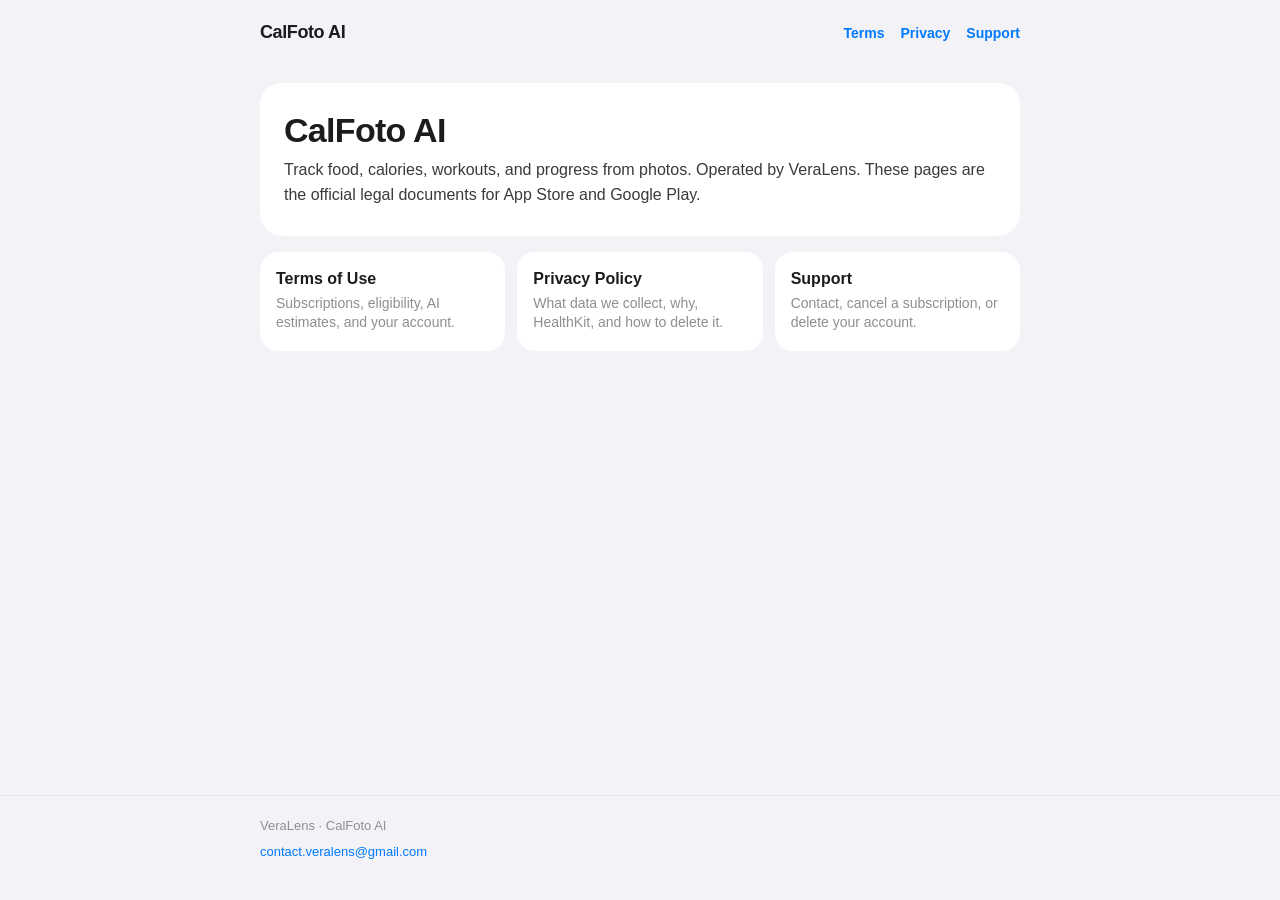
==== index.html @ 686ebcd9 "Add CalFoto AI terms, privacy, and support site. Co-authored-by: Cursor <cursoragent@cursor.com>" ====
<!DOCTYPE html>
<html lang="en">
  <head>
    <meta charset="UTF-8" />
    <meta name="viewport" content="width=device-width, initial-scale=1" />
    <title>CalFoto AI — Terms, Privacy &amp; Support</title>
    <meta
      name="description"
      content="Official Terms, Privacy Policy, and support for CalFoto AI, operated by VeraLens."
    />
    <link rel="stylesheet" href="./styles.css" />
  </head>
  <body>
    <div class="wrap">
      <header class="site-header">
        <a class="brand" href="./">CalFoto AI</a>
        <nav>
          <a href="./terms.html">Terms</a>
          <a href="./privacy.html">Privacy</a>
          <a href="./support.html">Support</a>
        </nav>
      </header>
    </div>
    <main class="wrap">
      <section class="hero">
        <h1>CalFoto AI</h1>
        <p>
          Track food, calories, workouts, and progress from photos. Operated by VeraLens.
          These pages are the official legal documents for App Store and Google Play.
        </p>
      </section>
      <div class="cards">
        <a class="card" href="./terms.html">
          <strong>Terms of Use</strong>
          <span>Subscriptions, eligibility, AI estimates, and your account.</span>
        </a>
        <a class="card" href="./privacy.html">
          <strong>Privacy Policy</strong>
          <span>What data we collect, why, HealthKit, and how to delete it.</span>
        </a>
        <a class="card" href="./support.html">
          <strong>Support</strong>
          <span>Contact, cancel a subscription, or delete your account.</span>
        </a>
      </div>
    </main>
    <footer class="site-footer">
      <div class="wrap">
        <p>VeraLens · CalFoto AI</p>
        <p><a href="mailto:contact.veralens@gmail.com">contact.veralens@gmail.com</a></p>
      </div>
    </footer>
  </body>
</html>
---- styles.css ----
:root {
  color-scheme: light;
  --bg: #f2f2f7;
  --card: #ffffff;
  --text: #1c1c1e;
  --muted: #8e8e93;
  --body: #3a3a3c;
  --link: #007aff;
  --line: #e5e5ea;
}

* { box-sizing: border-box; }

html, body {
  margin: 0;
  background: var(--bg);
  color: var(--text);
  font-family: -apple-system, BlinkMacSystemFont, "SF Pro Text", "Segoe UI", sans-serif;
}

body {
  min-height: 100vh;
  display: flex;
  flex-direction: column;
}

a { color: var(--link); text-decoration: none; }
a:hover { text-decoration: underline; }

.wrap {
  width: min(760px, calc(100% - 36px));
  margin: 0 auto;
}

.site-header {
  display: flex;
  align-items: center;
  justify-content: space-between;
  gap: 16px;
  padding: 22px 0 8px;
}

.brand {
  color: var(--text);
  font-weight: 800;
  letter-spacing: -0.4px;
  font-size: 18px;
  text-decoration: none;
}

nav {
  display: flex;
  flex-wrap: wrap;
  gap: 16px;
  font-size: 14px;
  font-weight: 600;
}

main {
  flex: 1;
  padding: 12px 0 56px;
}

h1 {
  font-size: 32px;
  letter-spacing: -0.7px;
  margin: 28px 0 8px;
}

.updated, .lede {
  color: var(--muted);
  font-size: 15px;
  font-weight: 600;
  margin: 0 0 18px;
}

.lede { font-weight: 500; line-height: 1.5; }

h2 {
  font-size: 18px;
  margin: 28px 0 8px;
  letter-spacing: -0.2px;
}

p, li {
  color: var(--body);
  line-height: 1.55;
  margin: 0 0 12px;
  font-size: 16px;
}

ul { margin: 0 0 12px; padding-left: 20px; }

.hero {
  background: var(--card);
  border-radius: 22px;
  padding: 28px 24px;
  margin-top: 20px;
}

.hero h1 { margin: 0 0 8px; font-size: 34px; }
.hero p { margin: 0; }

.cards {
  display: grid;
  grid-template-columns: repeat(auto-fit, minmax(200px, 1fr));
  gap: 12px;
  margin-top: 16px;
}

.card {
  display: block;
  background: var(--card);
  border-radius: 18px;
  padding: 18px 16px;
  color: var(--text);
  text-decoration: none;
}

.card:hover { text-decoration: none; }
.card strong { display: block; font-size: 16px; margin-bottom: 6px; }
.card span { color: var(--muted); font-size: 14px; line-height: 1.4; }

.site-footer {
  border-top: 1px solid var(--line);
  padding: 20px 0 32px;
  color: var(--muted);
  font-size: 13px;
}

.site-footer p { color: var(--muted); font-size: 13px; margin: 0 0 6px; }

@media (max-width: 560px) {
  h1, .hero h1 { font-size: 28px; }
  .site-header { align-items: flex-start; flex-direction: column; }
}
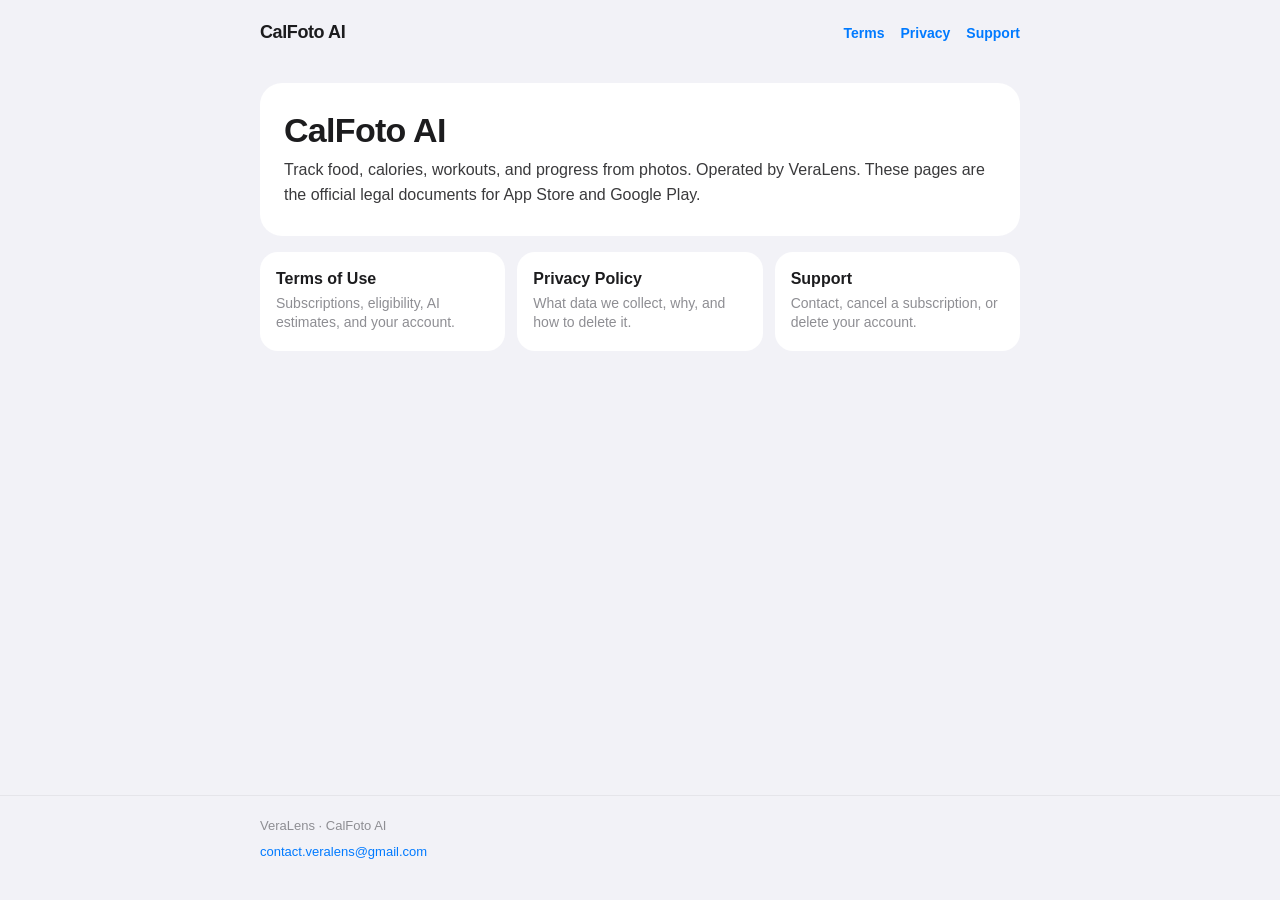
==== commit b38142ac: "Update CalFoto AI legal site" ====
--- a/index.html
+++ b/index.html
@@ -36,7 +36,7 @@
         </a>
         <a class="card" href="./privacy.html">
           <strong>Privacy Policy</strong>
-          <span>What data we collect, why, HealthKit, and how to delete it.</span>
+          <span>What data we collect, why, and how to delete it.</span>
         </a>
         <a class="card" href="./support.html">
           <strong>Support</strong>
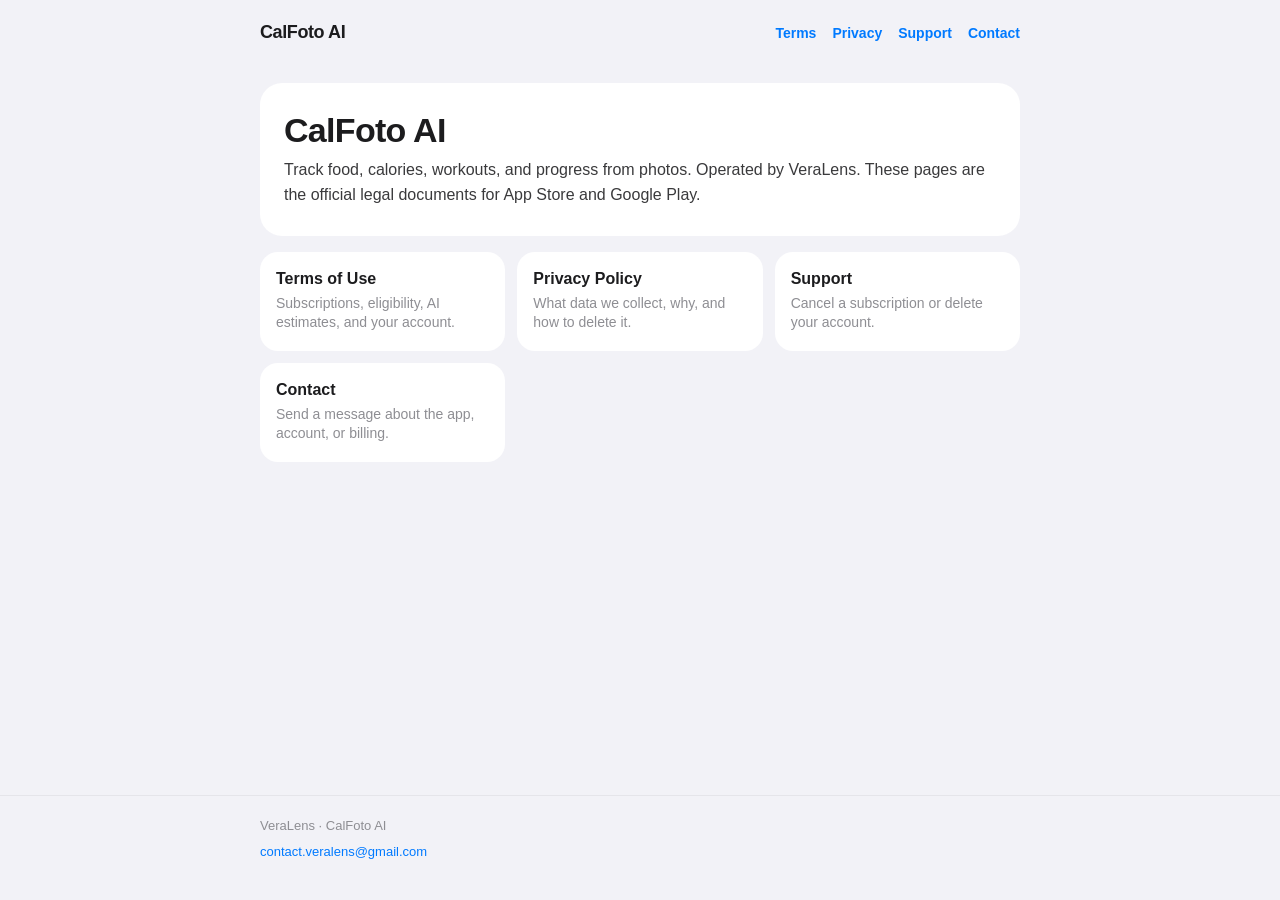
==== commit bcdbbce7: "Update CalFoto AI legal site" ====
--- a/index.html
+++ b/index.html
@@ -3,10 +3,10 @@
   <head>
     <meta charset="UTF-8" />
     <meta name="viewport" content="width=device-width, initial-scale=1" />
-    <title>CalFoto AI — Terms, Privacy &amp; Support</title>
+    <title>CalFoto AI — Terms, Privacy &amp; Contact</title>
     <meta
       name="description"
-      content="Official Terms, Privacy Policy, and support for CalFoto AI, operated by VeraLens."
+      content="Official Terms, Privacy Policy, Support, and Contact for CalFoto AI, operated by VeraLens."
     />
     <link rel="stylesheet" href="./styles.css" />
   </head>
@@ -18,6 +18,7 @@
           <a href="./terms.html">Terms</a>
           <a href="./privacy.html">Privacy</a>
           <a href="./support.html">Support</a>
+          <a href="./contact.html">Contact</a>
         </nav>
       </header>
     </div>
@@ -40,7 +41,11 @@
         </a>
         <a class="card" href="./support.html">
           <strong>Support</strong>
-          <span>Contact, cancel a subscription, or delete your account.</span>
+          <span>Cancel a subscription or delete your account.</span>
+        </a>
+        <a class="card" href="./contact.html">
+          <strong>Contact</strong>
+          <span>Send a message about the app, account, or billing.</span>
         </a>
       </div>
     </main>
--- a/styles.css
+++ b/styles.css
@@ -130,6 +130,93 @@
 
 .site-footer p { color: var(--muted); font-size: 13px; margin: 0 0 6px; }
 
+.contact-form {
+  background: var(--card);
+  border-radius: 22px;
+  padding: 24px 20px;
+  margin-top: 8px;
+  display: grid;
+  gap: 8px;
+}
+
+.contact-form label {
+  font-size: 14px;
+  font-weight: 600;
+  color: var(--text);
+  margin-top: 6px;
+}
+
+.contact-form input,
+.contact-form select,
+.contact-form textarea {
+  width: 100%;
+  border: 1px solid var(--line);
+  border-radius: 12px;
+  padding: 12px 14px;
+  font: inherit;
+  font-size: 16px;
+  color: var(--text);
+  background: #fff;
+}
+
+.contact-form textarea {
+  resize: vertical;
+  min-height: 140px;
+}
+
+.contact-form input:focus,
+.contact-form select:focus,
+.contact-form textarea:focus {
+  outline: 2px solid rgba(0, 122, 255, 0.35);
+  outline-offset: 1px;
+  border-color: var(--link);
+}
+
+.contact-form button {
+  margin-top: 12px;
+  border: 0;
+  border-radius: 14px;
+  padding: 14px 18px;
+  background: var(--text);
+  color: #fff;
+  font: inherit;
+  font-size: 16px;
+  font-weight: 700;
+  cursor: pointer;
+}
+
+.contact-form button:hover { opacity: 0.9; }
+
+.contact-form .form-note {
+  margin: 4px 0 0;
+  font-size: 13px;
+  color: var(--muted);
+}
+
+.contact-form .hp {
+  position: absolute;
+  left: -9999px;
+  width: 1px;
+  height: 1px;
+  opacity: 0;
+  pointer-events: none;
+}
+
+.sent-banner {
+  background: #e8f8ef;
+  color: #1b7a45;
+  border-radius: 16px;
+  padding: 16px 18px;
+  font-weight: 600;
+  margin-top: 12px;
+}
+
+nav a[aria-current="page"] {
+  color: var(--text);
+  text-decoration: none;
+  pointer-events: none;
+}
+
 @media (max-width: 560px) {
   h1, .hero h1 { font-size: 28px; }
   .site-header { align-items: flex-start; flex-direction: column; }
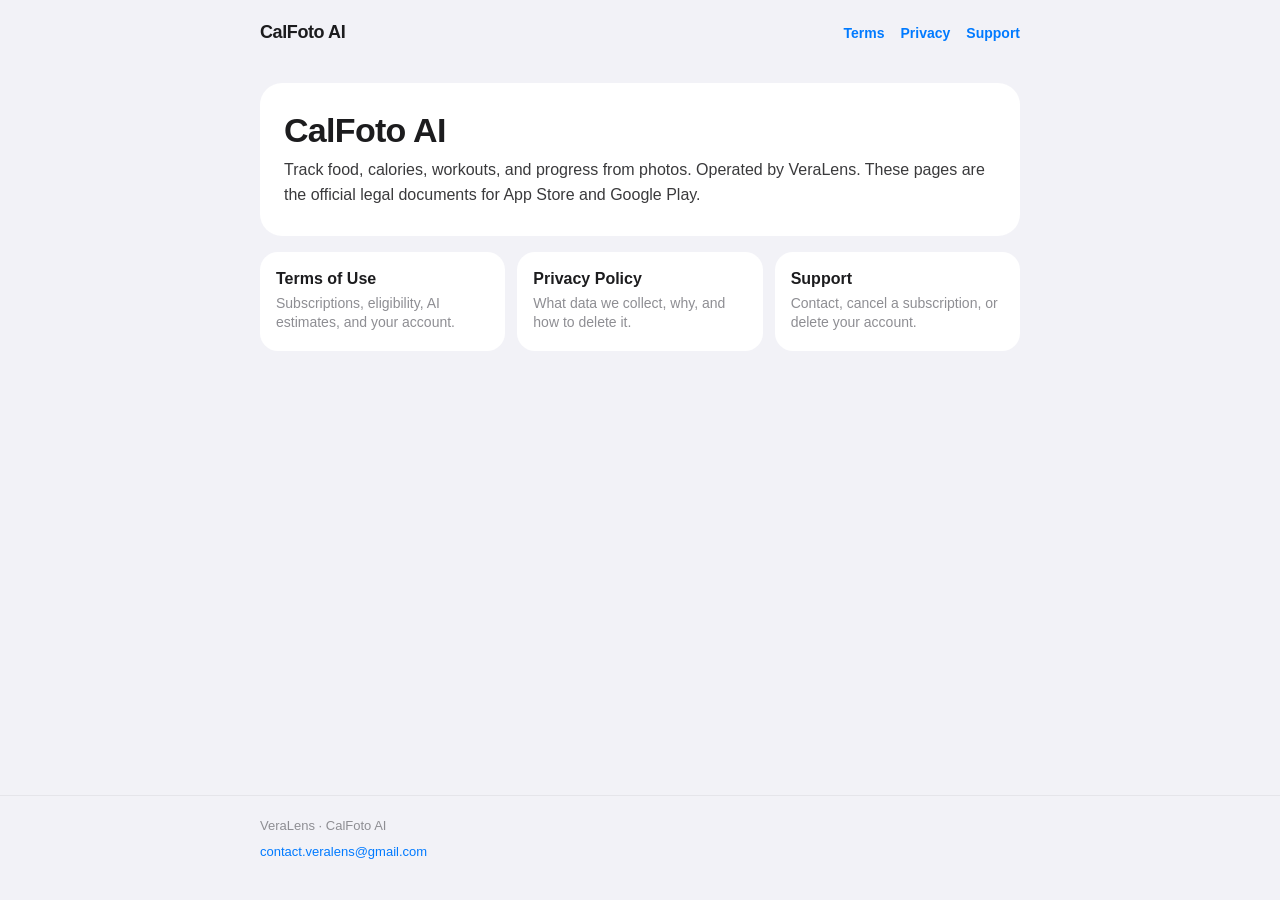
==== commit 443194ec: "Update CalFoto AI legal site (processors Gemini/Groq/Cloudflare)" ====
--- a/index.html
+++ b/index.html
@@ -3,10 +3,10 @@
   <head>
     <meta charset="UTF-8" />
     <meta name="viewport" content="width=device-width, initial-scale=1" />
-    <title>CalFoto AI — Terms, Privacy &amp; Contact</title>
+    <title>CalFoto AI — Terms, Privacy &amp; Support</title>
     <meta
       name="description"
-      content="Official Terms, Privacy Policy, Support, and Contact for CalFoto AI, operated by VeraLens."
+      content="Official Terms, Privacy Policy, and support for CalFoto AI, operated by VeraLens."
     />
     <link rel="stylesheet" href="./styles.css" />
   </head>
@@ -18,7 +18,6 @@
           <a href="./terms.html">Terms</a>
           <a href="./privacy.html">Privacy</a>
           <a href="./support.html">Support</a>
-          <a href="./contact.html">Contact</a>
         </nav>
       </header>
     </div>
@@ -41,11 +40,7 @@
         </a>
         <a class="card" href="./support.html">
           <strong>Support</strong>
-          <span>Cancel a subscription or delete your account.</span>
-        </a>
-        <a class="card" href="./contact.html">
-          <strong>Contact</strong>
-          <span>Send a message about the app, account, or billing.</span>
+          <span>Contact, cancel a subscription, or delete your account.</span>
         </a>
       </div>
     </main>
--- a/styles.css
+++ b/styles.css
@@ -130,93 +130,6 @@
 
 .site-footer p { color: var(--muted); font-size: 13px; margin: 0 0 6px; }
 
-.contact-form {
-  background: var(--card);
-  border-radius: 22px;
-  padding: 24px 20px;
-  margin-top: 8px;
-  display: grid;
-  gap: 8px;
-}
-
-.contact-form label {
-  font-size: 14px;
-  font-weight: 600;
-  color: var(--text);
-  margin-top: 6px;
-}
-
-.contact-form input,
-.contact-form select,
-.contact-form textarea {
-  width: 100%;
-  border: 1px solid var(--line);
-  border-radius: 12px;
-  padding: 12px 14px;
-  font: inherit;
-  font-size: 16px;
-  color: var(--text);
-  background: #fff;
-}
-
-.contact-form textarea {
-  resize: vertical;
-  min-height: 140px;
-}
-
-.contact-form input:focus,
-.contact-form select:focus,
-.contact-form textarea:focus {
-  outline: 2px solid rgba(0, 122, 255, 0.35);
-  outline-offset: 1px;
-  border-color: var(--link);
-}
-
-.contact-form button {
-  margin-top: 12px;
-  border: 0;
-  border-radius: 14px;
-  padding: 14px 18px;
-  background: var(--text);
-  color: #fff;
-  font: inherit;
-  font-size: 16px;
-  font-weight: 700;
-  cursor: pointer;
-}
-
-.contact-form button:hover { opacity: 0.9; }
-
-.contact-form .form-note {
-  margin: 4px 0 0;
-  font-size: 13px;
-  color: var(--muted);
-}
-
-.contact-form .hp {
-  position: absolute;
-  left: -9999px;
-  width: 1px;
-  height: 1px;
-  opacity: 0;
-  pointer-events: none;
-}
-
-.sent-banner {
-  background: #e8f8ef;
-  color: #1b7a45;
-  border-radius: 16px;
-  padding: 16px 18px;
-  font-weight: 600;
-  margin-top: 12px;
-}
-
-nav a[aria-current="page"] {
-  color: var(--text);
-  text-decoration: none;
-  pointer-events: none;
-}
-
 @media (max-width: 560px) {
   h1, .hero h1 { font-size: 28px; }
   .site-header { align-items: flex-start; flex-direction: column; }
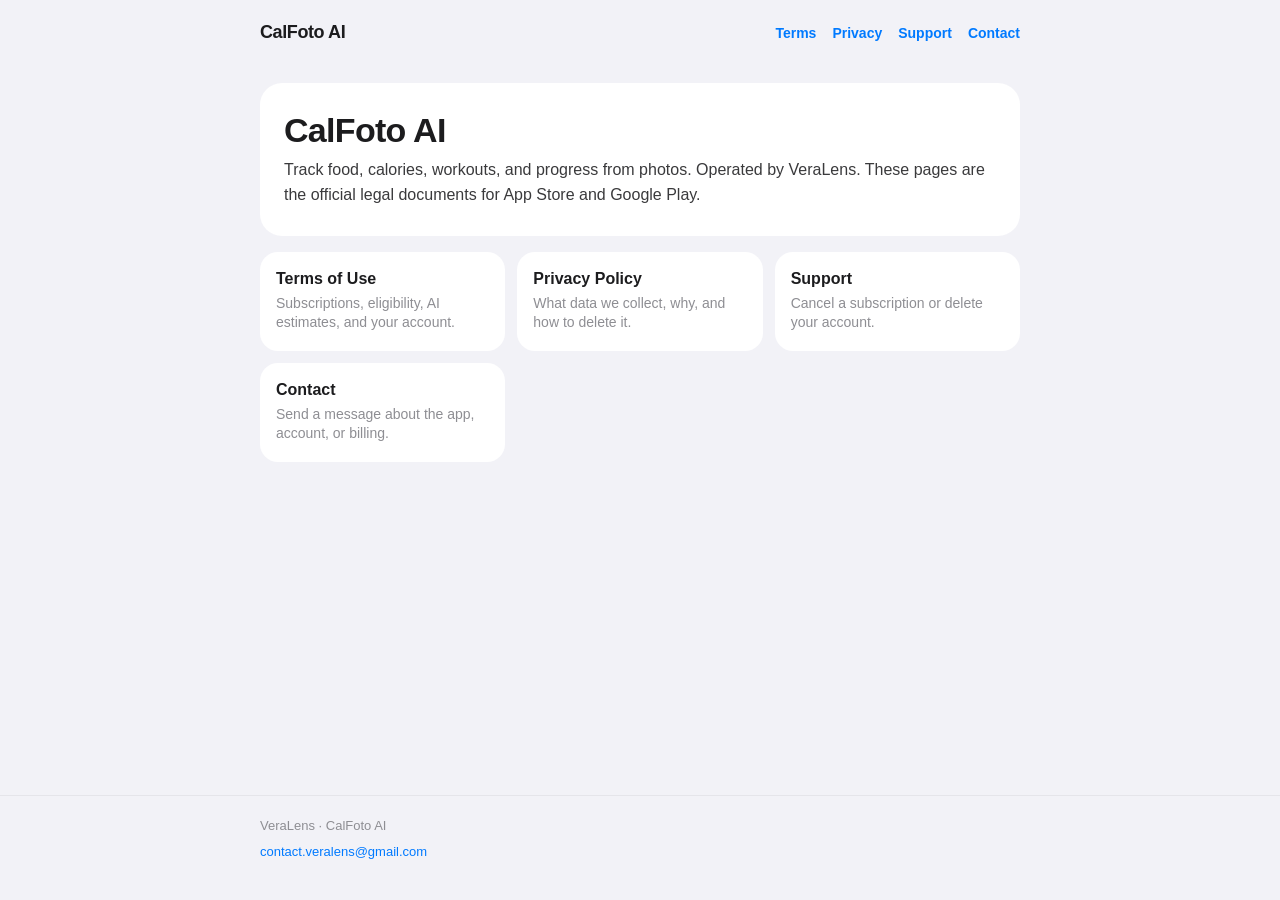
==== commit a1ffe534: "Update CalFoto AI legal site" ====
--- a/index.html
+++ b/index.html
@@ -3,10 +3,10 @@
   <head>
     <meta charset="UTF-8" />
     <meta name="viewport" content="width=device-width, initial-scale=1" />
-    <title>CalFoto AI — Terms, Privacy &amp; Support</title>
+    <title>CalFoto AI — Terms, Privacy &amp; Contact</title>
     <meta
       name="description"
-      content="Official Terms, Privacy Policy, and support for CalFoto AI, operated by VeraLens."
+      content="Official Terms, Privacy Policy, Support, and Contact for CalFoto AI, operated by VeraLens."
     />
     <link rel="stylesheet" href="./styles.css" />
   </head>
@@ -18,6 +18,7 @@
           <a href="./terms.html">Terms</a>
           <a href="./privacy.html">Privacy</a>
           <a href="./support.html">Support</a>
+          <a href="./contact.html">Contact</a>
         </nav>
       </header>
     </div>
@@ -40,7 +41,11 @@
         </a>
         <a class="card" href="./support.html">
           <strong>Support</strong>
-          <span>Contact, cancel a subscription, or delete your account.</span>
+          <span>Cancel a subscription or delete your account.</span>
+        </a>
+        <a class="card" href="./contact.html">
+          <strong>Contact</strong>
+          <span>Send a message about the app, account, or billing.</span>
         </a>
       </div>
     </main>
--- a/styles.css
+++ b/styles.css
@@ -130,7 +130,261 @@
 
 .site-footer p { color: var(--muted); font-size: 13px; margin: 0 0 6px; }
 
+nav a[aria-current="page"] {
+  color: var(--text);
+  text-decoration: none;
+  pointer-events: none;
+}
+
+/* Contact page */
+.contact-page {
+  max-width: 640px;
+}
+
+.contact-intro h1 {
+  margin-bottom: 10px;
+}
+
+.contact-intro .lede {
+  margin-bottom: 22px;
+}
+
+.contact-card,
+.contact-form {
+  display: block;
+  background: var(--card);
+  border-radius: 24px;
+  padding: 28px 24px;
+  box-shadow: 0 1px 2px rgba(0, 0, 0, 0.04), 0 8px 28px rgba(0, 0, 0, 0.05);
+}
+
+.contact-card-label {
+  margin: 0 0 8px;
+  font-size: 13px;
+  font-weight: 650;
+  color: var(--muted);
+}
+
+.contact-email {
+  display: block;
+  margin: 0 0 20px;
+  font-size: 20px;
+  font-weight: 700;
+  letter-spacing: -0.3px;
+  color: var(--text);
+  word-break: break-word;
+}
+
+.contact-email:hover {
+  color: var(--link);
+  text-decoration: none;
+}
+
+.contact-grid {
+  display: flex;
+  flex-direction: column;
+  gap: 16px;
+}
+
+@media (min-width: 560px) {
+  .contact-grid {
+    display: grid;
+    grid-template-columns: 1fr 1fr;
+    gap: 16px 14px;
+  }
+
+  .field-full {
+    grid-column: 1 / -1;
+  }
+}
+
+.field {
+  display: flex;
+  flex-direction: column;
+  gap: 7px;
+  min-width: 0;
+}
+
+.field label {
+  font-size: 13px;
+  font-weight: 650;
+  letter-spacing: -0.1px;
+  color: var(--text);
+}
+
+.contact-form input,
+.contact-form select,
+.contact-form textarea {
+  display: block;
+  width: 100%;
+  margin: 0;
+  border: 1px solid var(--line);
+  border-radius: 14px;
+  padding: 13px 14px;
+  font: inherit;
+  font-size: 16px;
+  line-height: 1.35;
+  color: var(--text);
+  background: #fafafa;
+  appearance: none;
+  -webkit-appearance: none;
+  transition: border-color 0.15s ease, background 0.15s ease, box-shadow 0.15s ease;
+}
+
+.contact-form textarea {
+  resize: vertical;
+  min-height: 160px;
+}
+
+.contact-form input::placeholder,
+.contact-form textarea::placeholder {
+  color: #aeaeb2;
+}
+
+.contact-form input:hover,
+.contact-form select:hover,
+.contact-form textarea:hover {
+  background: #fff;
+  border-color: #d2d2d7;
+}
+
+.contact-form input:focus,
+.contact-form select:focus,
+.contact-form textarea:focus {
+  outline: none;
+  background: #fff;
+  border-color: var(--link);
+  box-shadow: 0 0 0 4px rgba(0, 122, 255, 0.15);
+}
+
+.select-wrap {
+  position: relative;
+}
+
+.select-wrap::after {
+  content: "";
+  position: absolute;
+  right: 16px;
+  top: 50%;
+  width: 8px;
+  height: 8px;
+  border-right: 2px solid var(--muted);
+  border-bottom: 2px solid var(--muted);
+  transform: translateY(-65%) rotate(45deg);
+  pointer-events: none;
+}
+
+.contact-form select {
+  padding-right: 40px;
+  cursor: pointer;
+  background-image: none;
+}
+
+a.contact-submit,
+.contact-submit {
+  display: block;
+  width: 100%;
+  margin-top: 0;
+  border: 0;
+  border-radius: 16px;
+  padding: 15px 18px;
+  background: var(--text);
+  color: #fff;
+  font: inherit;
+  font-size: 16px;
+  font-weight: 700;
+  letter-spacing: -0.2px;
+  cursor: pointer;
+  text-align: center;
+  text-decoration: none;
+  transition: transform 0.12s ease, opacity 0.12s ease;
+  box-sizing: border-box;
+}
+
+a.contact-submit:hover,
+.contact-submit:hover {
+  opacity: 0.92;
+  text-decoration: none;
+  color: #fff;
+}
+
+.contact-submit:disabled {
+  opacity: 1;
+  cursor: default;
+}
+
+.contact-submit.is-sent {
+  background: #1b7a45;
+}
+
+.contact-submit:active {
+  transform: scale(0.985);
+}
+
+.contact-secondary {
+  display: block;
+  width: 100%;
+  margin-top: 10px;
+  border: 1px solid var(--line);
+  border-radius: 16px;
+  padding: 14px 18px;
+  background: #fff;
+  color: var(--text);
+  font: inherit;
+  font-size: 15px;
+  font-weight: 650;
+  cursor: pointer;
+}
+
+.contact-secondary:hover {
+  background: #fafafa;
+}
+
+.form-note {
+  margin: 14px 0 0;
+  font-size: 13px;
+  line-height: 1.45;
+  color: var(--muted);
+  text-align: center;
+}
+
+.contact-form .hp {
+  position: absolute;
+  left: -9999px;
+  width: 1px;
+  height: 1px;
+  opacity: 0;
+  pointer-events: none;
+}
+
+.sent-banner {
+  background: #e8f8ef;
+  color: #1b7a45;
+  border-radius: 16px;
+  padding: 16px 18px;
+  font-weight: 600;
+  margin: 0 0 18px;
+  line-height: 1.45;
+}
+
+.sent-banner a {
+  color: #1b7a45;
+  text-decoration: underline;
+}
+
+.error-banner {
+  background: #ffecec;
+  color: #b42318;
+  border-radius: 16px;
+  padding: 16px 18px;
+  font-weight: 600;
+  margin: 0 0 18px;
+  line-height: 1.45;
+}
+
 @media (max-width: 560px) {
   h1, .hero h1 { font-size: 28px; }
   .site-header { align-items: flex-start; flex-direction: column; }
-}
+  .contact-card,
+  .contact-form { padding: 22px 18px; }
+}
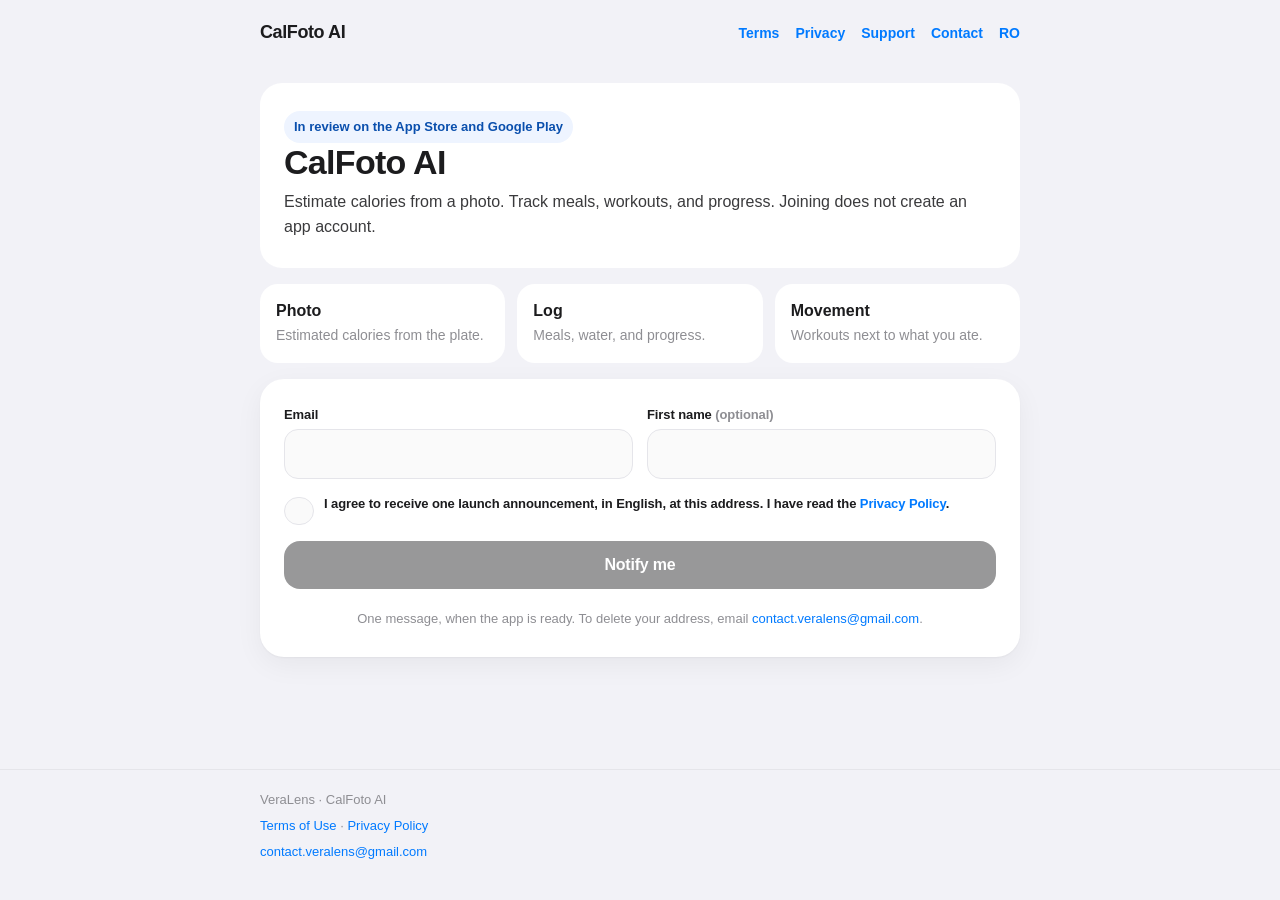
==== commit f9f97021: "Add a free bilingual waiting list while the apps are in review. Co-authored-by: Cursor <cursoragent@" ====
--- a/index.html
+++ b/index.html
@@ -3,12 +3,19 @@
   <head>
     <meta charset="UTF-8" />
     <meta name="viewport" content="width=device-width, initial-scale=1" />
-    <title>CalFoto AI — Terms, Privacy &amp; Contact</title>
+    <title>CalFoto AI</title>
     <meta
       name="description"
-      content="Official Terms, Privacy Policy, Support, and Contact for CalFoto AI, operated by VeraLens."
+      content="CalFoto AI waiting list, plus the official Terms, Privacy Policy, Support, and Contact pages."
     />
-    <link rel="stylesheet" href="./styles.css" />
+    <link rel="stylesheet" href="./styles.css?v=9" />
+    <script>
+      (function () {
+        var lang = (navigator.languages && navigator.languages[0]) || navigator.language || "en";
+        var dest = String(lang).toLowerCase().indexOf("ro") === 0 ? "./ro/" : "./en/";
+        location.replace(dest + location.search + location.hash);
+      })();
+    </script>
   </head>
   <body>
     <div class="wrap">
@@ -25,6 +32,11 @@
     <main class="wrap">
       <section class="hero">
         <h1>CalFoto AI</h1>
+        <p>
+          <a href="./ro/">Română</a>
+          ·
+          <a href="./en/">English</a>
+        </p>
         <p>
           Track food, calories, workouts, and progress from photos. Operated by VeraLens.
           These pages are the official legal documents for App Store and Google Play.
--- a/styles.css
+++ b/styles.css
@@ -51,7 +51,7 @@
 nav {
   display: flex;
   flex-wrap: wrap;
-  gap: 16px;
+  gap: 14px 16px;
   font-size: 14px;
   font-weight: 600;
 }
@@ -382,9 +382,57 @@
   line-height: 1.45;
 }
 
-@media (max-width: 560px) {
+.status-pill {
+  display: inline-block;
+  margin: 0 0 14px;
+  padding: 6px 10px;
+  border-radius: 999px;
+  background: #eef4ff;
+  color: #0a4fad;
+  font-size: 13px;
+  font-weight: 700;
+}
+
+.waitlist-form {
+  margin-top: 16px;
+}
+
+.optional {
+  color: var(--muted);
+  font-weight: 600;
+}
+
+.consent {
+  display: flex;
+  gap: 10px;
+  align-items: flex-start;
+  color: var(--body);
+  font-size: 14px;
+  font-weight: 500;
+  line-height: 1.45;
+}
+
+.consent input {
+  width: 18px;
+  height: 18px;
+  margin-top: 2px;
+  flex: 0 0 auto;
+  accent-color: #1c1c1e;
+}
+
+.contact-submit.is-waiting:disabled {
+  opacity: 0.45;
+  cursor: wait;
+}
+
+@media (max-width: 720px) {
   h1, .hero h1 { font-size: 28px; }
-  .site-header { align-items: flex-start; flex-direction: column; }
+  .site-header {
+    align-items: flex-start;
+    flex-direction: column;
+    gap: 12px;
+  }
+  nav { width: 100%; }
   .contact-card,
   .contact-form { padding: 22px 18px; }
 }
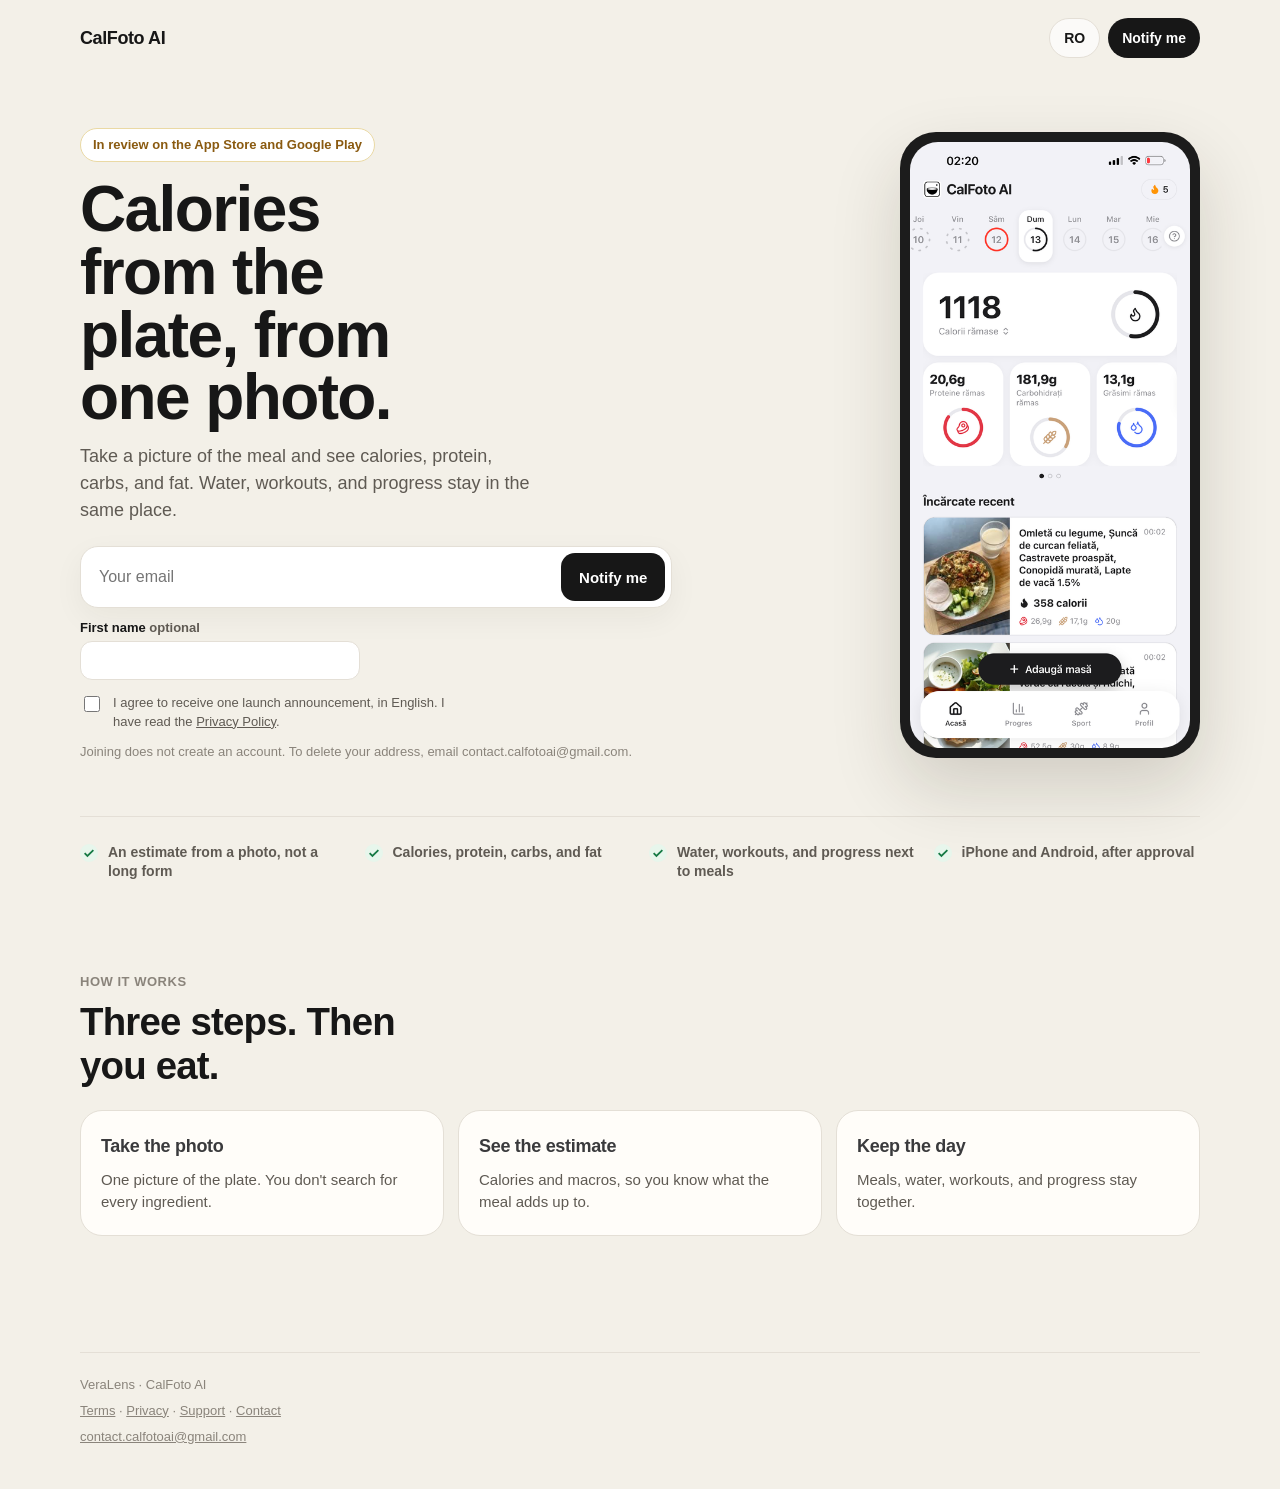
==== commit 586e7606: "Show the CalFoto contact address and Health Connect on the public pages. The legal and waiting-list " ====
--- a/index.html
+++ b/index.html
@@ -64,7 +64,7 @@
     <footer class="site-footer">
       <div class="wrap">
         <p>VeraLens · CalFoto AI</p>
-        <p><a href="mailto:contact.veralens@gmail.com">contact.veralens@gmail.com</a></p>
+        <p><a href="mailto:contact.calfotoai@gmail.com">contact.calfotoai@gmail.com</a></p>
       </div>
     </footer>
   </body>
--- a/styles.css
+++ b/styles.css
@@ -436,3 +436,349 @@
   .contact-card,
   .contact-form { padding: 22px 18px; }
 }
+
+/* Waiting list product page */
+.landing {
+  --paper: #f3f0e8;
+  --ink: #171717;
+  --soft: #5f5a53;
+  --line: #e4dfd6;
+  --card: #fffdf9;
+  background: var(--paper);
+  color: var(--ink);
+}
+
+.landing a { color: inherit; }
+.landing a:hover { text-decoration: none; }
+
+.sr-only {
+  position: absolute;
+  width: 1px;
+  height: 1px;
+  padding: 0;
+  margin: -1px;
+  overflow: hidden;
+  clip: rect(0, 0, 0, 0);
+  white-space: nowrap;
+  border: 0;
+}
+
+.land-bar {
+  width: min(1120px, calc(100% - 40px));
+  margin: 0 auto;
+  padding: 18px 0;
+  display: flex;
+  align-items: center;
+  justify-content: space-between;
+  gap: 16px;
+}
+
+.land-logo {
+  font-weight: 760;
+  letter-spacing: -0.4px;
+  font-size: 18px;
+}
+
+.land-bar-actions {
+  display: flex;
+  align-items: center;
+  gap: 8px;
+}
+
+.land-lang,
+.land-bar-btn {
+  display: inline-flex;
+  align-items: center;
+  justify-content: center;
+  min-height: 40px;
+  padding: 0 14px;
+  border-radius: 999px;
+  font-size: 14px;
+  font-weight: 650;
+}
+
+.land-lang {
+  background: rgba(255, 255, 255, 0.7);
+  border: 1px solid var(--line);
+}
+
+.landing a.land-bar-btn {
+  background: #171717;
+  color: #fff;
+}
+
+.land-hero {
+  width: min(1120px, calc(100% - 40px));
+  margin: 12px auto 0;
+  display: grid;
+  grid-template-columns: minmax(0, 1.05fr) minmax(280px, 0.85fr);
+  gap: 48px;
+  align-items: center;
+  padding: 28px 0 18px;
+}
+
+.land-eyebrow {
+  display: inline-flex;
+  margin: 0 0 16px;
+  padding: 6px 12px;
+  border-radius: 999px;
+  background: #fff;
+  border: 1px solid #ead9a4;
+  color: #8a5a10;
+  font-size: 13px;
+  font-weight: 700;
+}
+
+.landing h1 {
+  margin: 0 0 14px;
+  max-width: 11ch;
+  font-size: clamp(40px, 5vw, 64px);
+  line-height: 0.98;
+  letter-spacing: -1.6px;
+  font-weight: 760;
+}
+
+.land-lead {
+  margin: 0 0 22px;
+  max-width: 46ch;
+  color: var(--soft);
+  font-size: 18px;
+  line-height: 1.5;
+}
+
+.land-form { scroll-margin-top: 20px; }
+
+.land-join {
+  display: flex;
+  gap: 8px;
+  padding: 6px;
+  background: #fff;
+  border: 1px solid var(--line);
+  border-radius: 18px;
+  box-shadow: 0 10px 30px rgba(40, 30, 10, 0.05);
+}
+
+.land-join input {
+  flex: 1;
+  min-width: 0;
+  border: 0;
+  background: transparent;
+  padding: 12px 12px;
+  font: inherit;
+  font-size: 16px;
+  color: var(--ink);
+}
+
+.land-join:focus-within {
+  border-color: #171717;
+  box-shadow: 0 0 0 4px rgba(23, 23, 23, 0.08);
+}
+
+.land-join input:focus { outline: none; }
+
+.land-join button {
+  border: 0;
+  border-radius: 14px;
+  padding: 0 18px;
+  min-height: 48px;
+  background: #171717;
+  color: #fff;
+  font: inherit;
+  font-size: 15px;
+  font-weight: 700;
+  cursor: pointer;
+  white-space: nowrap;
+}
+
+.land-join button:disabled { opacity: 0.65; cursor: wait; }
+
+.land-name {
+  display: flex;
+  flex-direction: column;
+  gap: 6px;
+  margin-top: 12px;
+  max-width: 280px;
+  font-size: 13px;
+  font-weight: 650;
+}
+
+.land-name em {
+  color: var(--soft);
+  font-style: normal;
+  font-weight: 550;
+}
+
+.land-name input,
+.landing .land-form input[type="text"] {
+  border: 1px solid var(--line);
+  background: #fff;
+  border-radius: 12px;
+  padding: 10px 12px;
+  font: inherit;
+  font-size: 15px;
+  font-weight: 500;
+}
+
+.land-consent {
+  display: flex;
+  gap: 10px;
+  align-items: flex-start;
+  margin-top: 14px;
+  max-width: 52ch;
+  color: var(--soft);
+  font-size: 13px;
+  font-weight: 500;
+  line-height: 1.45;
+}
+
+.land-consent input {
+  width: 16px;
+  height: 16px;
+  margin-top: 2px;
+  flex: 0 0 auto;
+  accent-color: #171717;
+}
+
+.land-consent a { text-decoration: underline; }
+
+.land-note {
+  margin: 10px 0 0;
+  color: #8a847b;
+  font-size: 13px;
+}
+
+.landing .sent-banner,
+.landing .error-banner { margin-bottom: 12px; }
+
+.phone {
+  justify-self: end;
+  width: min(300px, 100%);
+  padding: 10px;
+  border-radius: 36px;
+  background: #1c1c1c;
+  box-shadow: 0 30px 70px rgba(40, 30, 10, 0.16);
+}
+
+.phone img {
+  display: block;
+  width: 100%;
+  height: auto;
+  border-radius: 28px;
+}
+
+.land-points {
+  width: min(1120px, calc(100% - 40px));
+  margin: 36px auto 0;
+  padding: 8px 0 8px;
+  border-top: 1px solid var(--line);
+}
+
+.land-points ul {
+  list-style: none;
+  display: grid;
+  grid-template-columns: repeat(4, 1fr);
+  gap: 18px;
+  margin: 18px 0;
+  padding: 0;
+}
+
+.land-points li {
+  display: flex;
+  gap: 10px;
+  align-items: flex-start;
+  color: var(--soft);
+  font-size: 14px;
+  line-height: 1.4;
+  font-weight: 600;
+}
+
+.land-points li::before {
+  content: "";
+  width: 18px;
+  height: 18px;
+  margin-top: 1px;
+  flex: 0 0 auto;
+  border-radius: 50%;
+  background: #e7f6ec url("data:image/svg+xml,%3Csvg xmlns='http://www.w3.org/2000/svg' viewBox='0 0 16 16'%3E%3Cpath fill='none' stroke='%23167a45' stroke-width='2' d='M3 8.2 6.2 11.4 13 4.6'/%3E%3C/svg%3E") center / 14px no-repeat;
+}
+
+.land-steps {
+  width: min(1120px, calc(100% - 40px));
+  margin: 10px auto 0;
+  padding: 42px 0 20px;
+}
+
+.land-kicker {
+  margin: 0 0 8px;
+  color: #8a847b;
+  font-size: 13px;
+  font-weight: 750;
+  letter-spacing: 0.04em;
+  text-transform: uppercase;
+}
+
+.landing h2 {
+  margin: 0 0 22px;
+  font-size: clamp(28px, 3vw, 40px);
+  letter-spacing: -0.8px;
+  max-width: 16ch;
+}
+
+.land-steps ol {
+  list-style: none;
+  display: grid;
+  grid-template-columns: repeat(3, 1fr);
+  gap: 14px;
+  margin: 0;
+  padding: 0;
+}
+
+.land-steps li {
+  background: #fffdf9;
+  border: 1px solid var(--line);
+  border-radius: 22px;
+  padding: 22px 20px;
+}
+
+.land-steps strong {
+  display: block;
+  margin-bottom: 8px;
+  font-size: 18px;
+  letter-spacing: -0.3px;
+}
+
+.land-steps span {
+  display: block;
+  color: var(--soft);
+  font-size: 15px;
+  line-height: 1.45;
+}
+
+.land-foot {
+  width: min(1120px, calc(100% - 40px));
+  margin: 28px auto 0;
+  padding: 22px 0 36px;
+  border-top: 1px solid var(--line);
+  color: #8a847b;
+  font-size: 13px;
+}
+
+.land-foot p { margin: 0 0 6px; color: #8a847b; font-size: 13px; }
+.land-foot a { text-decoration: underline; }
+
+.landing .hp {
+  position: absolute;
+  left: -9999px;
+  width: 1px;
+  height: 1px;
+  overflow: hidden;
+}
+
+@media (max-width: 860px) {
+  .land-hero,
+  .land-points ul,
+  .land-steps ol { grid-template-columns: 1fr; }
+  .phone { justify-self: center; }
+  .landing h1 { max-width: none; }
+  .land-hero { padding-top: 8px; gap: 28px; }
+}
